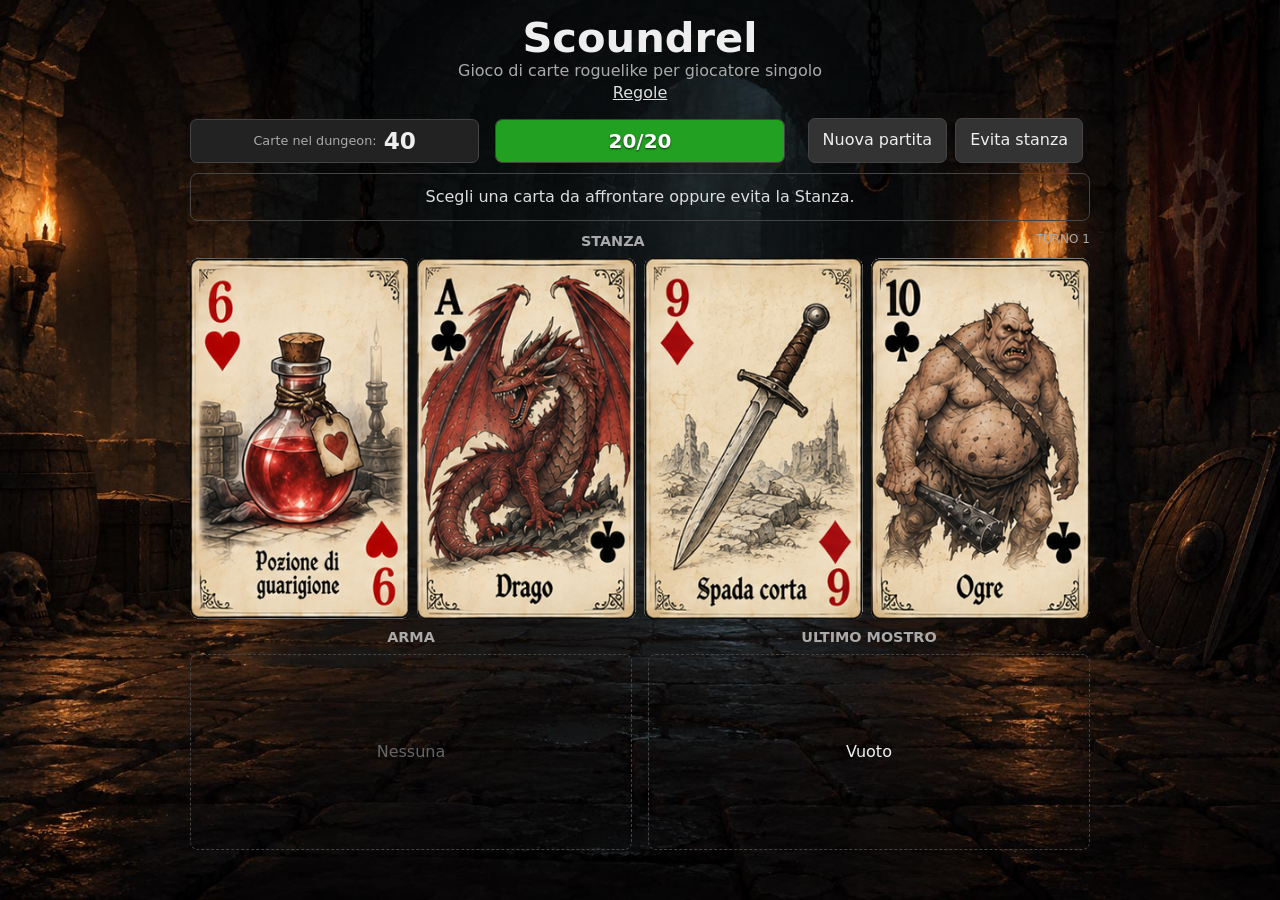
==== index.html @ 9c034241 "Add files via upload" ====
<!doctype html>
<html lang="it">
<head>
  <meta charset="utf-8">
  <meta name="viewport" content="width=device-width, initial-scale=1">
  <title>Scoundrel</title>
  <link rel="stylesheet" href="css/style.css?v=1.1.1">
</head>
<body>
<main id="app">
  <header>
    <h1>Scoundrel</h1>
    <p>Gioco di carte roguelike per giocatore singolo</p>
    <nav><a href="rules.html">Regole</a></nav>
  </header>
  <section class="topbar">
    <div class="stat"><span>Carte nel dungeon</span><strong id="dungeon-count">44</strong></div>
    <div class="health-bar" id="health-bar" role="progressbar" aria-label="Salute" aria-valuemin="0" aria-valuemax="20" aria-valuenow="20"><span id="health">20/20</span></div>
    <div class="controls"><button id="new-game" type="button">Nuova partita</button><button id="avoid" type="button">Evita stanza</button></div>
  </section>
  <div id="message" class="message" aria-live="polite"><div id="message-text"></div><div id="score-message" class="score-message" hidden></div></div>
  <section><h2>Stanza <span class="turn">Turno <span id="turn">1</span></span></h2><div id="room" class="room"></div></section>
  <section id="card-info" class="card-info" aria-live="polite" hidden><h3 id="card-info-title"></h3><p id="card-info-type"></p><p id="card-info-text"></p></section>
  <section class="lower">
    <div><h2>Arma</h2><div id="weapon" class="pile"></div></div>
    <div><h2>Ultimo mostro</h2><div id="last-monster" class="pile"></div></div>
  </section>
</main>
<div id="combat-modal" class="modal" hidden>
  <div class="modal-box" role="dialog" aria-modal="true" aria-labelledby="combat-title">
    <h2 id="combat-title">Scegli un’azione</h2><div id="combat-card"></div><p id="action-description"></p>
    <button id="barehanded" type="button">Combatti a mani nude</button>
    <button id="weapon-fight" type="button">Usa l’arma</button>
    <button id="drink-potion" type="button">Bevi</button>
    <button id="equip-weapon" type="button">Impugna</button>
    <button id="close-modal" type="button" class="secondary">Annulla</button>
  </div>
</div>
<script type="module" src="js/ui.js?v=1.1.1"></script>
</body>
</html>
---- css/style.css ----
:root{color-scheme:dark;--bg:#171717;--panel:#222;--border:#444;--text:#eee;--muted:#aaa;--accent:#d93c50;--room-card-width:180px;--tooltip-height:112px}
*{box-sizing:border-box}body{margin:0;min-height:100vh;min-height:100dvh;height:auto;overflow-x:hidden;overflow-y:auto;background:var(--bg) url("../sfondo.jpg") center top / cover fixed no-repeat;color:var(--text);font:16px/1.4 system-ui,sans-serif}main{position:relative;width:min(900px,calc(100% - 32px));min-height:100dvh;height:auto;margin:0 auto;padding:16px 0 18px;display:flex;flex-direction:column;overflow:visible}header{text-align:center}h1{margin:0;font-size:clamp(1.8rem,4vw,2.6rem);line-height:1.05}header p{margin:0;color:var(--muted)}a{color:#ddd}.topbar{display:grid;grid-template-columns:1fr 1fr 1fr;gap:16px;align-items:end;margin:14px 0 10px}.stat{text-align:center;background:var(--panel);border:1px solid var(--border);border-radius:7px;height:44px;padding:0 14px;display:flex;align-items:center;justify-content:center;gap:7px}.stat span{display:inline;color:var(--muted);font-size:.8rem}.stat span::after{content:":"}.stat strong{display:inline;font-size:1.45rem}.health-bar{position:relative;height:44px;border:1px solid var(--border);border-radius:7px;overflow:hidden;background:#351616;display:flex;align-items:center;justify-content:center;color:#fff;font-size:1.25rem;font-weight:700;text-shadow:0 1px 2px rgb(0 0 0 / .7);isolation:isolate}.health-bar::before{content:"";position:absolute;inset:0 auto 0 0;width:var(--health-percent,100%);background:var(--health-color,#b52b2b);z-index:-1;transition:width .2s ease,background-color .25s ease}.health-bar.health-dead{background:#241010}.health-bar.health-dead::before{background:#7f1d1d}.controls{display:flex;gap:8px;justify-content:center;flex-wrap:wrap}button{border:1px solid var(--border);border-radius:7px;background:#333;color:var(--text);padding:10px 14px;font:inherit;cursor:pointer}button:hover:not(:disabled){background:#444}button:disabled{opacity:.4;cursor:not-allowed}.message{min-height:42px;padding:12px 14px;border:1px solid var(--border);border-radius:8px;color:#ddd;text-align:center}.score-message{margin-top:10px;font-size:1.15rem;font-weight:700}h2{font-size:.9rem;text-transform:uppercase;color:var(--muted);text-align:center;margin:10px 0 7px}.turn{float:right;font-size:.75rem;font-weight:normal}.room{display:grid;grid-template-columns:repeat(4,var(--room-card-width));gap:8px;justify-content:center;flex:0 0 auto}.card{padding:0;background:transparent;border:0;display:block;overflow:hidden}.card img{display:block;width:100%;height:auto;aspect-ratio:243/400;object-fit:cover;border-radius:7px;box-shadow:0 3px 10px rgb(0 0 0 / .35);user-select:none}.card:hover:not(:disabled) img,.card:focus-visible img{transform:translateY(-2px);box-shadow:0 5px 14px rgb(0 0 0 / .45)}.card:disabled{opacity:.72}.card-monster,.card-weapon,.card-potion{border:0}.card-compact{width:74px}.card-compact img{border-radius:5px}.card-compact:hover img,.card-compact:focus-visible img{transform:none}.lower{display:grid;grid-template-columns:1fr 1fr;gap:16px;margin-top:8px;min-height:0;height:196px;flex:0 0 196px}.lower h2{margin-top:0}.pile{height:196px;min-height:196px;border:1px dashed var(--border);border-radius:8px;display:flex;flex-direction:column;align-items:center;justify-content:center;gap:8px}.empty{color:#666}.weapon-stack{display:flex;flex-wrap:wrap;justify-content:center;gap:5px}.stack-card{width:42px;height:69px;object-fit:cover;object-position:center;border-radius:4px;box-shadow:0 2px 5px rgb(0 0 0 / .35)}.modal[hidden]{display:none}.modal{position:fixed;inset:0;background:rgb(0 0 0 / .72);display:grid;place-items:center;padding:20px}.modal-box{width:min(420px,100%);background:#222;border:1px solid var(--border);border-radius:10px;padding:24px;text-align:center}.modal-box button{width:100%;margin-top:8px}.secondary{background:transparent}.modal-card-image{width:min(180px,60vw);max-height:280px;object-fit:contain;display:block;margin:0 auto 14px;border-radius:7px;box-shadow:0 3px 10px rgb(0 0 0 / .4)}.card-info{position:absolute;z-index:20;left:50%;top:var(--card-info-top,0px);transform:translateX(-50%);width:min(520px,100%);height:auto;min-height:var(--tooltip-height);margin:0;padding:10px 16px;border-radius:12px;background:#2b2b2b;text-align:center;box-shadow:0 4px 14px rgb(0 0 0 / .35)}.card-info[hidden]{visibility:hidden;display:none}.card-info h3{margin:0;font-size:1.25rem}.card-info p{margin:4px 0}.card-info p:first-of-type{color:var(--muted)}.card-info p:last-of-type{margin-top:12px;color:#ddd}
@media(max-width:650px){main{width:min(100% - 20px,900px);padding-top:10px}.topbar{grid-template-columns:1fr 1fr;gap:8px}.controls{grid-column:1/-1}.room{grid-template-columns:repeat(2,var(--room-card-width));gap:7px}.lower{grid-template-columns:1fr;gap:8px}.pile{height:160px;min-height:160px}.lower{height:160px;flex-basis:160px}.card-info{min-height:96px;height:auto}}

.rules{max-width:900px}.rules h2{margin-top:24px;margin-bottom:9px}.rules ul{margin-top:6px;padding-left:24px}.rules li{margin:5px 0}.rules-examples{display:flex;flex-direction:column;gap:10px;margin-top:10px}.rules-example{display:grid;grid-template-columns:245px 1fr;gap:16px;align-items:center;padding:12px 14px;background:rgb(34 34 34 / .84);border:1px solid var(--border);border-radius:8px}.example-cards{display:flex;align-items:center;justify-content:center;gap:8px;min-height:100px}.example-cards img{width:61px;height:100px;object-fit:cover;border-radius:4px;box-shadow:0 2px 6px rgb(0 0 0 / .35)}.example-symbol{font-size:1.25rem;color:var(--muted);font-weight:600}.rules-example strong{color:#f0f0f0}.rules-example p{margin:5px 0 0;color:#ddd}.rules-source{margin-top:26px;color:var(--muted);font-size:.85rem;text-align:center}.rules-source em{font-style:italic}
@media(max-width:650px){.rules-example{grid-template-columns:1fr;gap:9px}.example-cards{min-height:100px}.rules-example p{margin-top:5px}}
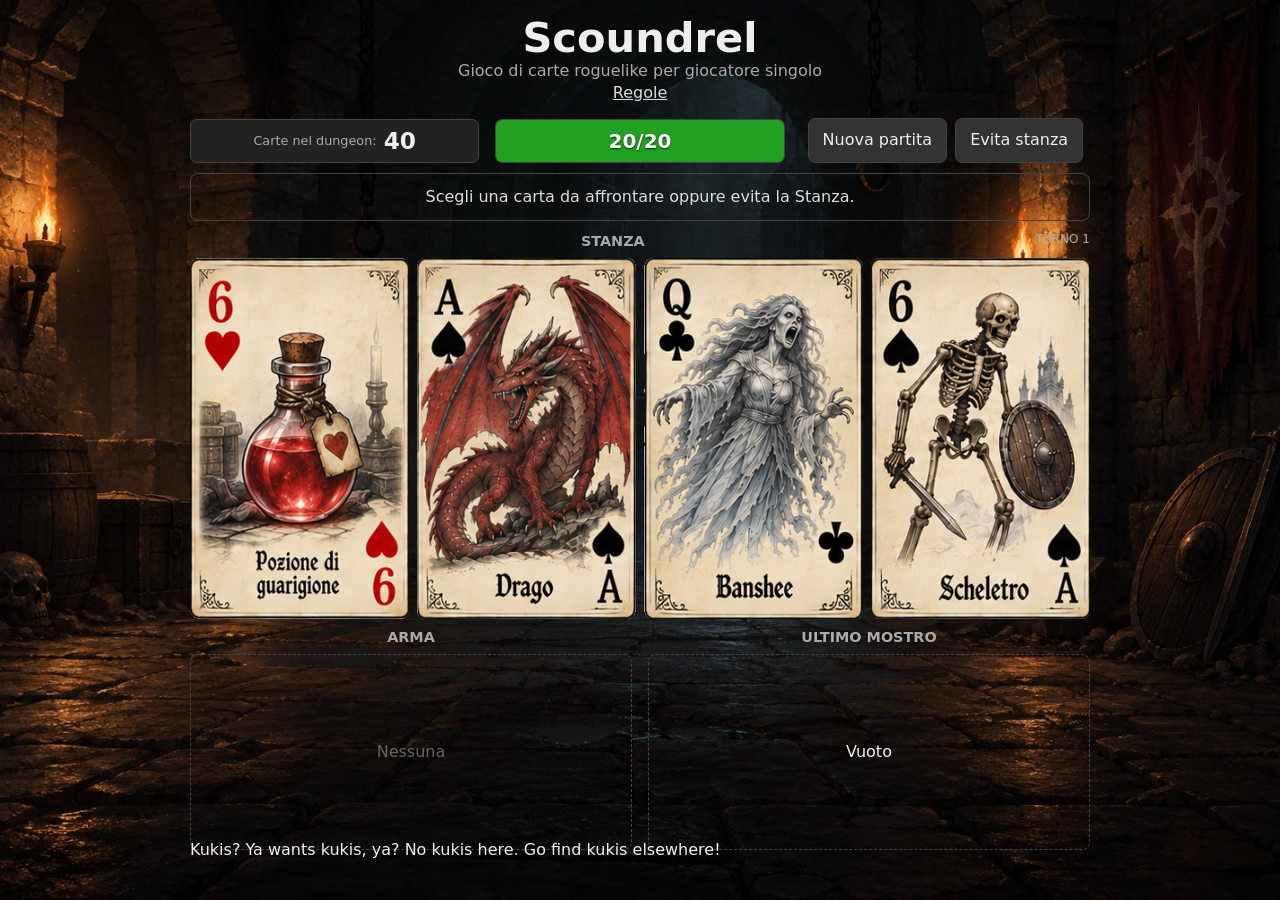
==== commit 197cb508: "Update index.html" ====
--- a/index.html
+++ b/index.html
@@ -25,6 +25,7 @@
     <div><h2>Arma</h2><div id="weapon" class="pile"></div></div>
     <div><h2>Ultimo mostro</h2><div id="last-monster" class="pile"></div></div>
   </section>
+<p class="kukis">Kukis? Ya wants kukis, ya? No kukis here. Go find kukis elsewhere!</p>
 </main>
 <div id="combat-modal" class="modal" hidden>
   <div class="modal-box" role="dialog" aria-modal="true" aria-labelledby="combat-title">
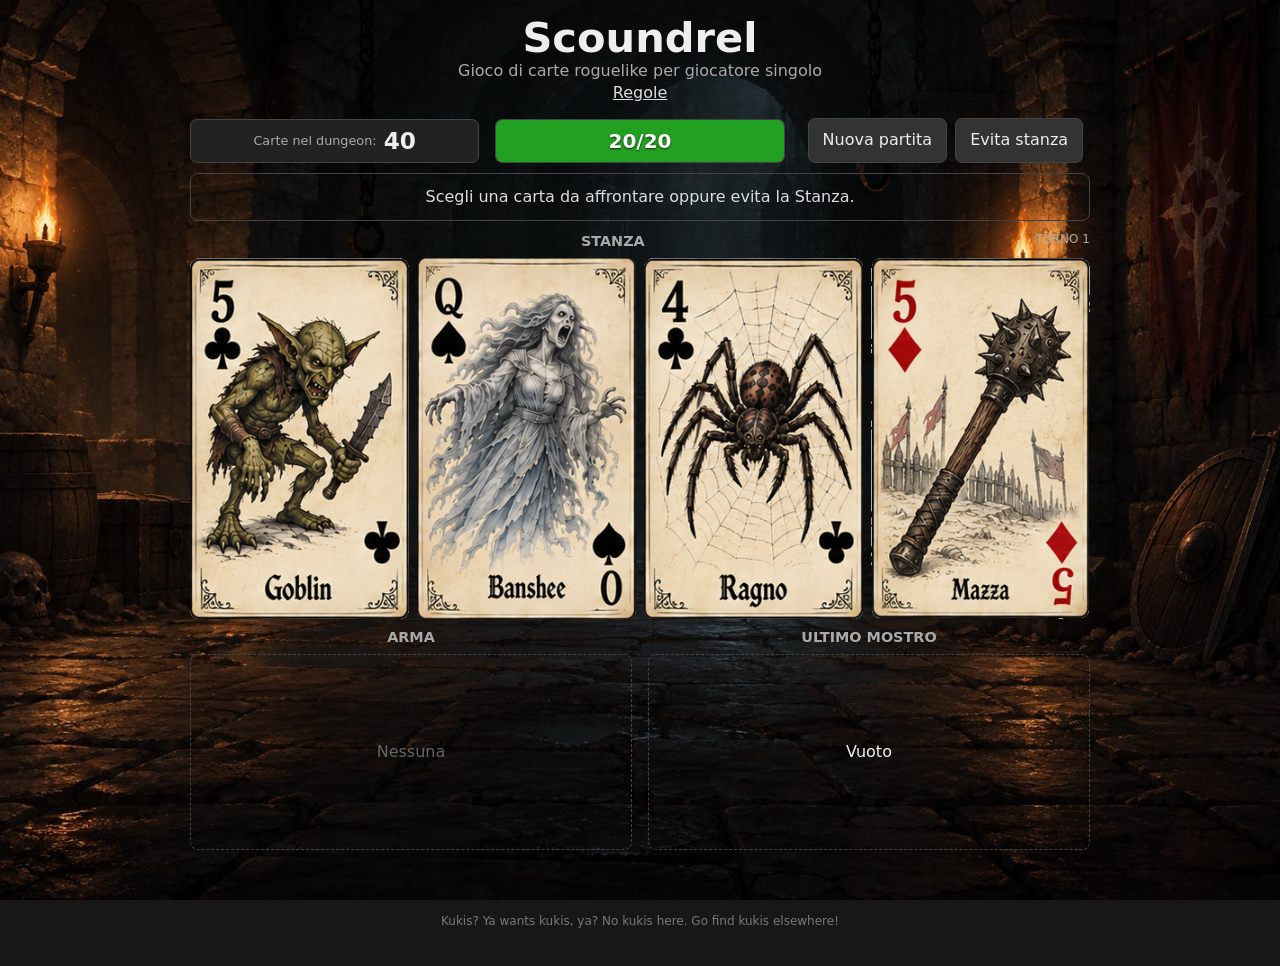
==== commit a0b4dd55: "Add files via upload" ====
--- a/index.html
+++ b/index.html
@@ -5,6 +5,15 @@
   <meta name="viewport" content="width=device-width, initial-scale=1">
   <title>Scoundrel</title>
   <link rel="stylesheet" href="css/style.css?v=1.1.1">
+  <style>
+    .kukis {
+      width: 100%;
+      margin: 90px 0 18px;
+      text-align: center;
+      font-size: 0.75rem;
+      opacity: 0.45;
+    }
+  </style>
 </head>
 <body>
 <main id="app">
@@ -25,7 +34,8 @@
     <div><h2>Arma</h2><div id="weapon" class="pile"></div></div>
     <div><h2>Ultimo mostro</h2><div id="last-monster" class="pile"></div></div>
   </section>
-<p class="kukis">Kukis? Ya wants kukis, ya? No kukis here. Go find kukis elsewhere!</p>
+
+  <p class="kukis">Kukis? Ya wants kukis, ya? No kukis here. Go find kukis elsewhere!</p>
 </main>
 <div id="combat-modal" class="modal" hidden>
   <div class="modal-box" role="dialog" aria-modal="true" aria-labelledby="combat-title">
--- a/css/style.css
+++ b/css/style.css
@@ -4,3 +4,9 @@
 
 .rules{max-width:900px}.rules h2{margin-top:24px;margin-bottom:9px}.rules ul{margin-top:6px;padding-left:24px}.rules li{margin:5px 0}.rules-examples{display:flex;flex-direction:column;gap:10px;margin-top:10px}.rules-example{display:grid;grid-template-columns:245px 1fr;gap:16px;align-items:center;padding:12px 14px;background:rgb(34 34 34 / .84);border:1px solid var(--border);border-radius:8px}.example-cards{display:flex;align-items:center;justify-content:center;gap:8px;min-height:100px}.example-cards img{width:61px;height:100px;object-fit:cover;border-radius:4px;box-shadow:0 2px 6px rgb(0 0 0 / .35)}.example-symbol{font-size:1.25rem;color:var(--muted);font-weight:600}.rules-example strong{color:#f0f0f0}.rules-example p{margin:5px 0 0;color:#ddd}.rules-source{margin-top:26px;color:var(--muted);font-size:.85rem;text-align:center}.rules-source em{font-style:italic}
 @media(max-width:650px){.rules-example{grid-template-columns:1fr;gap:9px}.example-cards{min-height:100px}.rules-example p{margin-top:5px}}
+.kukis {
+  text-align: center;
+  font-size: 0.75rem;
+  opacity: 0.45;
+  margin: 40px 0 12px;
+}
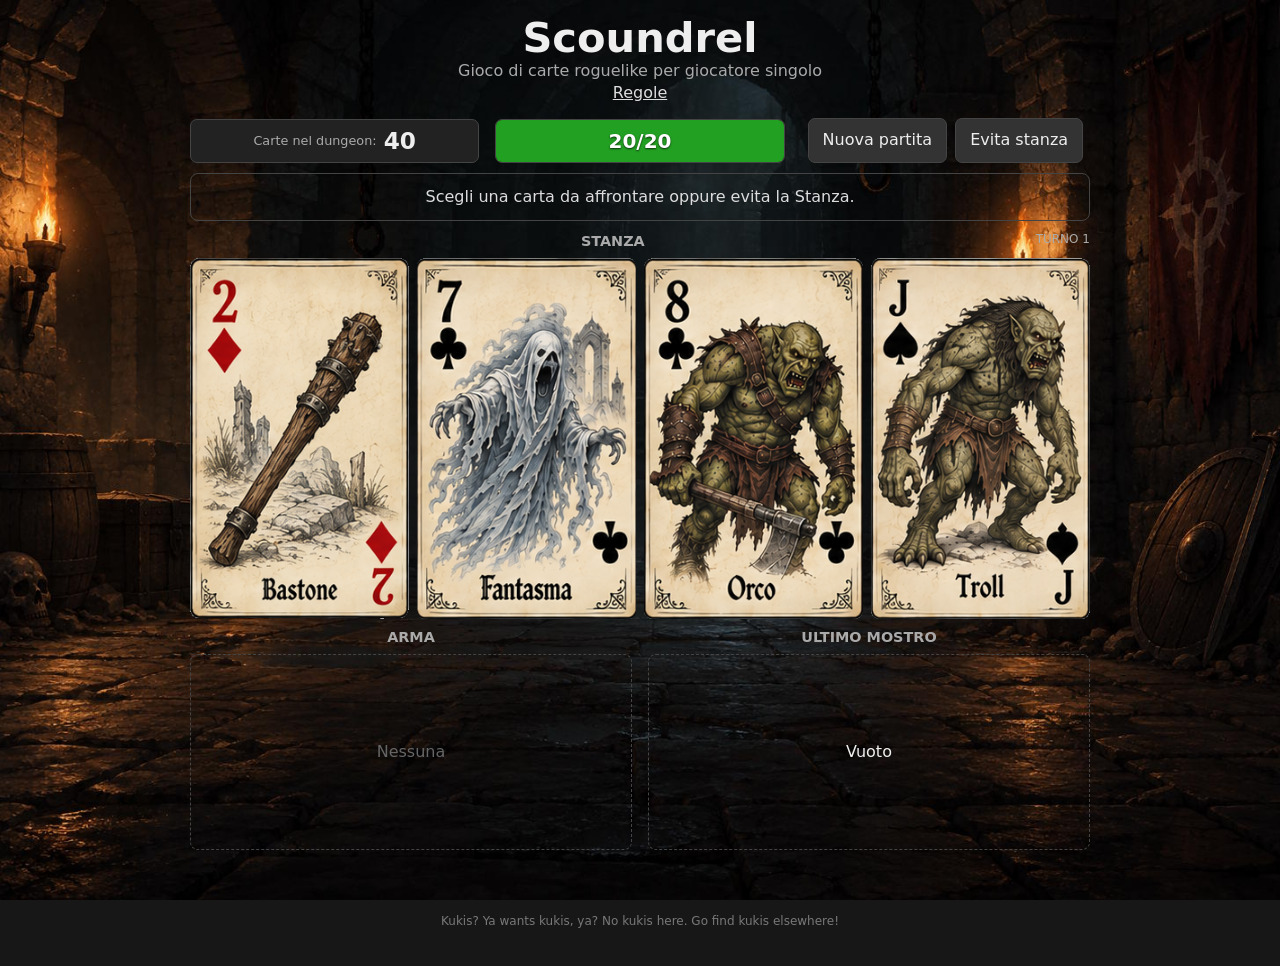
==== commit 6eaea48d: "Add files via upload" ====
--- a/index.html
+++ b/index.html
@@ -4,6 +4,7 @@
   <meta charset="utf-8">
   <meta name="viewport" content="width=device-width, initial-scale=1">
   <title>Scoundrel</title>
+  <link rel="icon" href="favicon.ico" type="image/x-icon">
   <link rel="stylesheet" href="css/style.css?v=1.1.1">
   <style>
     .kukis {
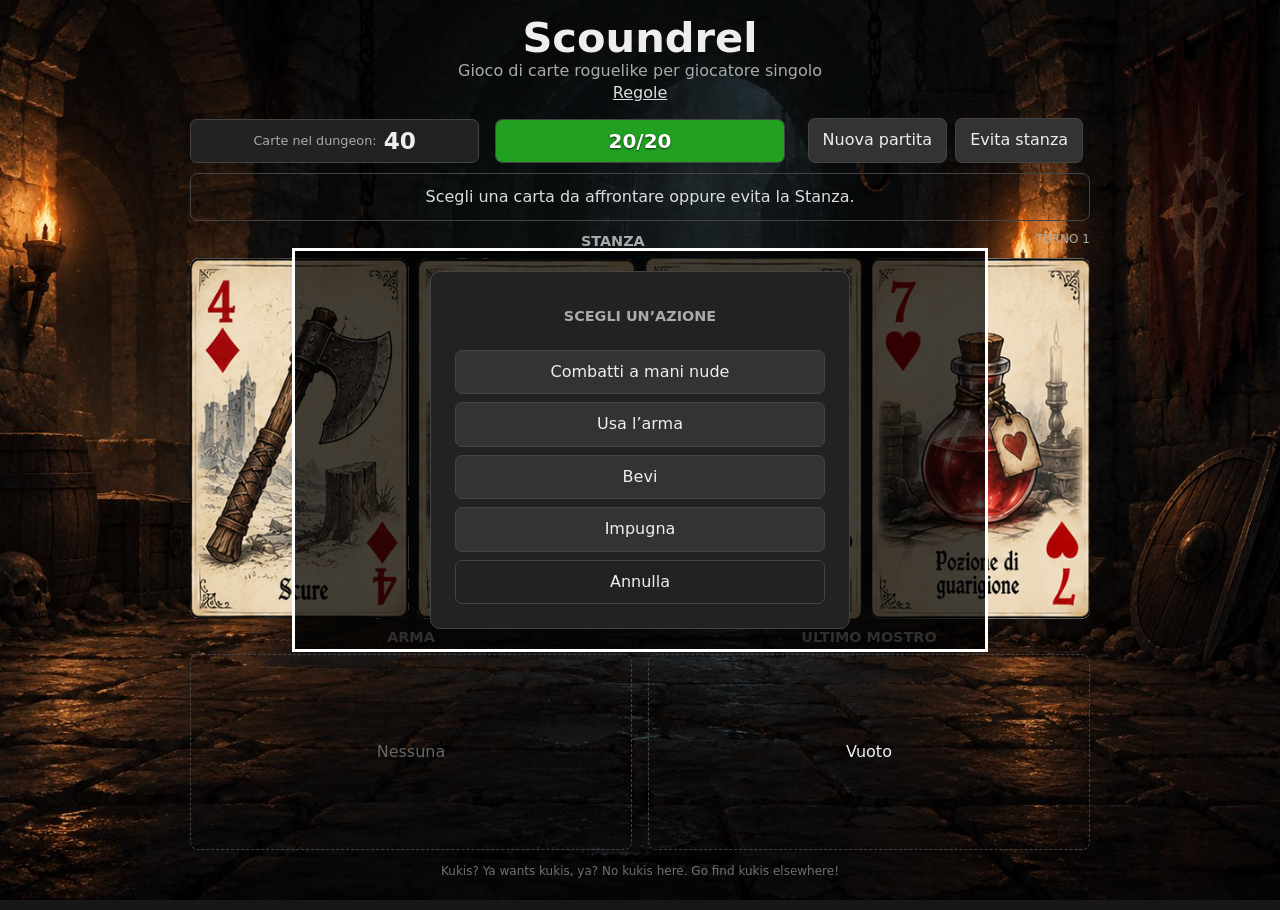
==== commit 0382f73d: "Update index.html" ====
--- a/index.html
+++ b/index.html
@@ -6,15 +6,6 @@
   <title>Scoundrel</title>
   <link rel="icon" href="favicon.ico" type="image/x-icon">
   <link rel="stylesheet" href="css/style.css?v=1.1.1">
-  <style>
-    .kukis {
-      width: 100%;
-      margin: 90px 0 18px;
-      text-align: center;
-      font-size: 0.75rem;
-      opacity: 0.45;
-    }
-  </style>
 </head>
 <body>
 <main id="app">
@@ -38,8 +29,8 @@
 
   <p class="kukis">Kukis? Ya wants kukis, ya? No kukis here. Go find kukis elsewhere!</p>
 </main>
-<div id="combat-modal" class="modal" hidden>
-  <div class="modal-box" role="dialog" aria-modal="true" aria-labelledby="combat-title">
+<dialog id="combat-modal" class="modal">
+  <div class="modal-box" aria-labelledby="combat-title">
     <h2 id="combat-title">Scegli un’azione</h2><div id="combat-card"></div><p id="action-description"></p>
     <button id="barehanded" type="button">Combatti a mani nude</button>
     <button id="weapon-fight" type="button">Usa l’arma</button>
@@ -47,7 +38,7 @@
     <button id="equip-weapon" type="button">Impugna</button>
     <button id="close-modal" type="button" class="secondary">Annulla</button>
   </div>
-</div>
+</dialog>
 <script type="module" src="js/ui.js?v=1.1.1"></script>
 </body>
 </html>
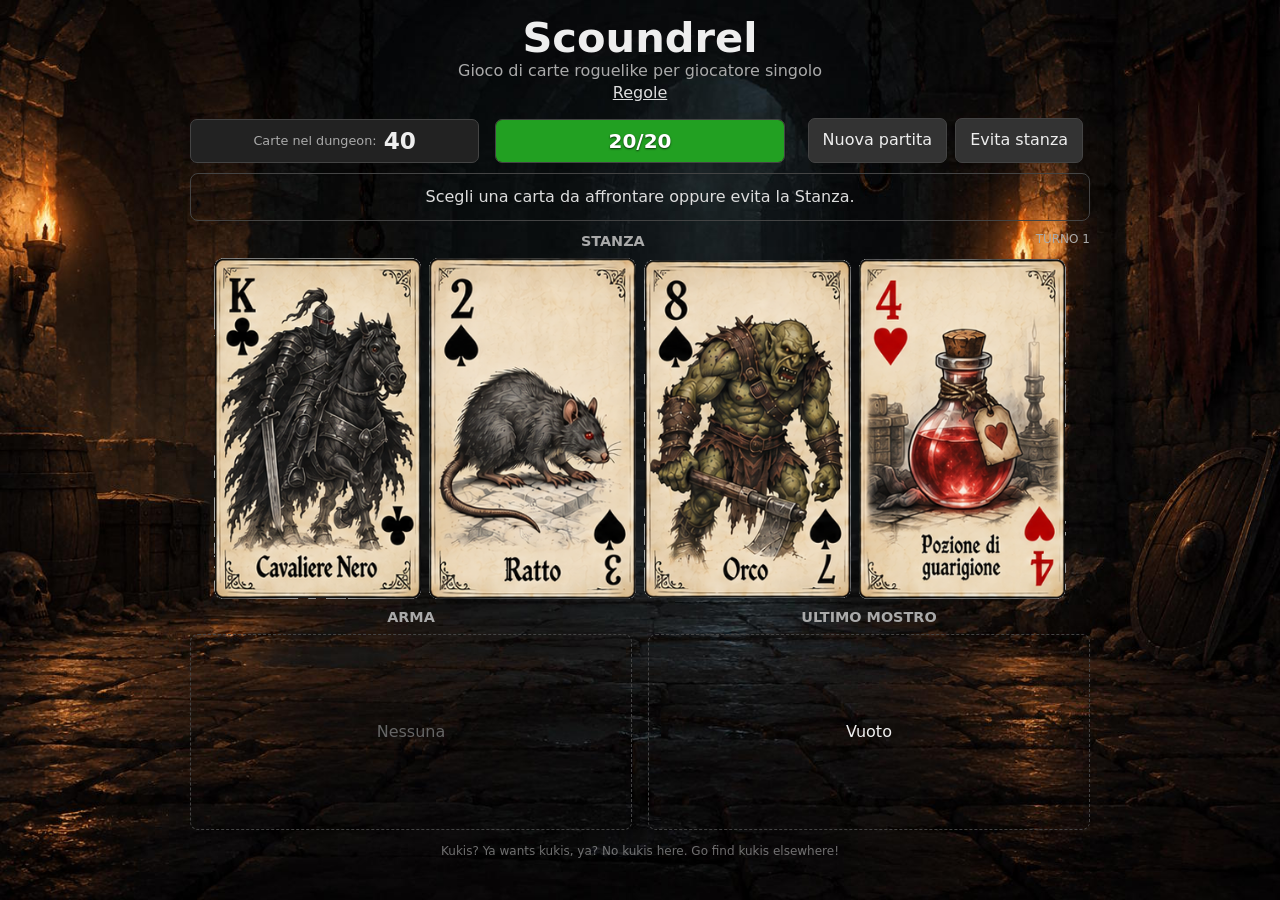
==== commit 10d7086a: "Update index.html" ====
--- a/index.html
+++ b/index.html
@@ -5,7 +5,7 @@
   <meta name="viewport" content="width=device-width, initial-scale=1">
   <title>Scoundrel</title>
   <link rel="icon" href="favicon.ico" type="image/x-icon">
-  <link rel="stylesheet" href="css/style.css?v=1.1.1">
+  <link rel="stylesheet" href="css/style.css?v=1.3.0">
 </head>
 <body>
 <main id="app">
@@ -39,6 +39,6 @@
     <button id="close-modal" type="button" class="secondary">Annulla</button>
   </div>
 </dialog>
-<script type="module" src="js/ui.js?v=1.1.1"></script>
+<script type="module" src="js/ui.js?v=1.3.0"></script>
 </body>
 </html>
--- a/css/style.css
+++ b/css/style.css
@@ -1,12 +1,507 @@
-:root{color-scheme:dark;--bg:#171717;--panel:#222;--border:#444;--text:#eee;--muted:#aaa;--accent:#d93c50;--room-card-width:180px;--tooltip-height:112px}
-*{box-sizing:border-box}body{margin:0;min-height:100vh;min-height:100dvh;height:auto;overflow-x:hidden;overflow-y:auto;background:var(--bg) url("../sfondo.jpg") center top / cover fixed no-repeat;color:var(--text);font:16px/1.4 system-ui,sans-serif}main{position:relative;width:min(900px,calc(100% - 32px));min-height:100dvh;height:auto;margin:0 auto;padding:16px 0 18px;display:flex;flex-direction:column;overflow:visible}header{text-align:center}h1{margin:0;font-size:clamp(1.8rem,4vw,2.6rem);line-height:1.05}header p{margin:0;color:var(--muted)}a{color:#ddd}.topbar{display:grid;grid-template-columns:1fr 1fr 1fr;gap:16px;align-items:end;margin:14px 0 10px}.stat{text-align:center;background:var(--panel);border:1px solid var(--border);border-radius:7px;height:44px;padding:0 14px;display:flex;align-items:center;justify-content:center;gap:7px}.stat span{display:inline;color:var(--muted);font-size:.8rem}.stat span::after{content:":"}.stat strong{display:inline;font-size:1.45rem}.health-bar{position:relative;height:44px;border:1px solid var(--border);border-radius:7px;overflow:hidden;background:#351616;display:flex;align-items:center;justify-content:center;color:#fff;font-size:1.25rem;font-weight:700;text-shadow:0 1px 2px rgb(0 0 0 / .7);isolation:isolate}.health-bar::before{content:"";position:absolute;inset:0 auto 0 0;width:var(--health-percent,100%);background:var(--health-color,#b52b2b);z-index:-1;transition:width .2s ease,background-color .25s ease}.health-bar.health-dead{background:#241010}.health-bar.health-dead::before{background:#7f1d1d}.controls{display:flex;gap:8px;justify-content:center;flex-wrap:wrap}button{border:1px solid var(--border);border-radius:7px;background:#333;color:var(--text);padding:10px 14px;font:inherit;cursor:pointer}button:hover:not(:disabled){background:#444}button:disabled{opacity:.4;cursor:not-allowed}.message{min-height:42px;padding:12px 14px;border:1px solid var(--border);border-radius:8px;color:#ddd;text-align:center}.score-message{margin-top:10px;font-size:1.15rem;font-weight:700}h2{font-size:.9rem;text-transform:uppercase;color:var(--muted);text-align:center;margin:10px 0 7px}.turn{float:right;font-size:.75rem;font-weight:normal}.room{display:grid;grid-template-columns:repeat(4,var(--room-card-width));gap:8px;justify-content:center;flex:0 0 auto}.card{padding:0;background:transparent;border:0;display:block;overflow:hidden}.card img{display:block;width:100%;height:auto;aspect-ratio:243/400;object-fit:cover;border-radius:7px;box-shadow:0 3px 10px rgb(0 0 0 / .35);user-select:none}.card:hover:not(:disabled) img,.card:focus-visible img{transform:translateY(-2px);box-shadow:0 5px 14px rgb(0 0 0 / .45)}.card:disabled{opacity:.72}.card-monster,.card-weapon,.card-potion{border:0}.card-compact{width:74px}.card-compact img{border-radius:5px}.card-compact:hover img,.card-compact:focus-visible img{transform:none}.lower{display:grid;grid-template-columns:1fr 1fr;gap:16px;margin-top:8px;min-height:0;height:196px;flex:0 0 196px}.lower h2{margin-top:0}.pile{height:196px;min-height:196px;border:1px dashed var(--border);border-radius:8px;display:flex;flex-direction:column;align-items:center;justify-content:center;gap:8px}.empty{color:#666}.weapon-stack{display:flex;flex-wrap:wrap;justify-content:center;gap:5px}.stack-card{width:42px;height:69px;object-fit:cover;object-position:center;border-radius:4px;box-shadow:0 2px 5px rgb(0 0 0 / .35)}.modal[hidden]{display:none}.modal{position:fixed;inset:0;background:rgb(0 0 0 / .72);display:grid;place-items:center;padding:20px}.modal-box{width:min(420px,100%);background:#222;border:1px solid var(--border);border-radius:10px;padding:24px;text-align:center}.modal-box button{width:100%;margin-top:8px}.secondary{background:transparent}.modal-card-image{width:min(180px,60vw);max-height:280px;object-fit:contain;display:block;margin:0 auto 14px;border-radius:7px;box-shadow:0 3px 10px rgb(0 0 0 / .4)}.card-info{position:absolute;z-index:20;left:50%;top:var(--card-info-top,0px);transform:translateX(-50%);width:min(520px,100%);height:auto;min-height:var(--tooltip-height);margin:0;padding:10px 16px;border-radius:12px;background:#2b2b2b;text-align:center;box-shadow:0 4px 14px rgb(0 0 0 / .35)}.card-info[hidden]{visibility:hidden;display:none}.card-info h3{margin:0;font-size:1.25rem}.card-info p{margin:4px 0}.card-info p:first-of-type{color:var(--muted)}.card-info p:last-of-type{margin-top:12px;color:#ddd}
-@media(max-width:650px){main{width:min(100% - 20px,900px);padding-top:10px}.topbar{grid-template-columns:1fr 1fr;gap:8px}.controls{grid-column:1/-1}.room{grid-template-columns:repeat(2,var(--room-card-width));gap:7px}.lower{grid-template-columns:1fr;gap:8px}.pile{height:160px;min-height:160px}.lower{height:160px;flex-basis:160px}.card-info{min-height:96px;height:auto}}
-
-.rules{max-width:900px}.rules h2{margin-top:24px;margin-bottom:9px}.rules ul{margin-top:6px;padding-left:24px}.rules li{margin:5px 0}.rules-examples{display:flex;flex-direction:column;gap:10px;margin-top:10px}.rules-example{display:grid;grid-template-columns:245px 1fr;gap:16px;align-items:center;padding:12px 14px;background:rgb(34 34 34 / .84);border:1px solid var(--border);border-radius:8px}.example-cards{display:flex;align-items:center;justify-content:center;gap:8px;min-height:100px}.example-cards img{width:61px;height:100px;object-fit:cover;border-radius:4px;box-shadow:0 2px 6px rgb(0 0 0 / .35)}.example-symbol{font-size:1.25rem;color:var(--muted);font-weight:600}.rules-example strong{color:#f0f0f0}.rules-example p{margin:5px 0 0;color:#ddd}.rules-source{margin-top:26px;color:var(--muted);font-size:.85rem;text-align:center}.rules-source em{font-style:italic}
-@media(max-width:650px){.rules-example{grid-template-columns:1fr;gap:9px}.example-cards{min-height:100px}.rules-example p{margin-top:5px}}
+:root {
+  color-scheme: dark;
+  --bg: #171717;
+  --panel: #222;
+  --border: #444;
+  --text: #eee;
+  --muted: #aaa;
+  --accent: #d93c50;
+}
+
+* {
+  box-sizing: border-box;
+}
+
+body {
+  margin: 0;
+  min-height: 100vh;
+  min-height: 100dvh;
+  height: auto;
+  overflow-x: hidden;
+  overflow-y: auto;
+  background: var(--bg) url("../sfondo.jpg") center top / cover fixed no-repeat;
+  color: var(--text);
+  font: 16px/1.4 system-ui, sans-serif;
+}
+
+main {
+  position: relative;
+  width: min(900px, calc(100% - 32px));
+  min-height: 100dvh;
+  height: auto;
+  margin: 0 auto;
+  padding: 16px 0 18px;
+  display: flex;
+  flex-direction: column;
+  overflow: visible;
+}
+
+header {
+  text-align: center;
+}
+
+h1 {
+  margin: 0;
+  font-size: clamp(1.8rem, 4vw, 2.6rem);
+  line-height: 1.05;
+}
+
+header p {
+  margin: 0;
+  color: var(--muted);
+}
+
+a {
+  color: #ddd;
+}
+
+.topbar {
+  display: grid;
+  grid-template-columns: 1fr 1fr 1fr;
+  gap: 16px;
+  align-items: end;
+  margin: 14px 0 10px;
+}
+
+.stat {
+  text-align: center;
+  background: var(--panel);
+  border: 1px solid var(--border);
+  border-radius: 7px;
+  height: 44px;
+  padding: 0 14px;
+  display: flex;
+  align-items: center;
+  justify-content: center;
+  gap: 7px;
+}
+
+.stat span {
+  display: inline;
+  color: var(--muted);
+  font-size: .8rem;
+}
+
+.stat span::after {
+  content: ":";
+}
+
+.stat strong {
+  display: inline;
+  font-size: 1.45rem;
+}
+
+.health-bar {
+  position: relative;
+  height: 44px;
+  border: 1px solid var(--border);
+  border-radius: 7px;
+  overflow: hidden;
+  background: #351616;
+  display: flex;
+  align-items: center;
+  justify-content: center;
+  color: #fff;
+  font-size: 1.25rem;
+  font-weight: 700;
+  text-shadow: 0 1px 2px rgb(0 0 0 / .7);
+  isolation: isolate;
+}
+
+.health-bar::before {
+  content: "";
+  position: absolute;
+  inset: 0 auto 0 0;
+  width: var(--health-percent, 100%);
+  background: var(--health-color, #b52b2b);
+  z-index: -1;
+  transition: width .2s ease, background-color .25s ease;
+}
+
+.health-bar.health-dead {
+  background: #241010;
+}
+
+.health-bar.health-dead::before {
+  background: #7f1d1d;
+}
+
+.controls {
+  display: flex;
+  gap: 8px;
+  justify-content: center;
+  flex-wrap: wrap;
+}
+
+button {
+  border: 1px solid var(--border);
+  border-radius: 7px;
+  background: #333;
+  color: var(--text);
+  padding: 10px 14px;
+  font: inherit;
+  cursor: pointer;
+}
+
+button:hover:not(:disabled) {
+  background: #444;
+}
+
+button:disabled {
+  opacity: .4;
+  cursor: not-allowed;
+}
+
+.message {
+  min-height: 42px;
+  padding: 12px 14px;
+  border: 1px solid var(--border);
+  border-radius: 8px;
+  color: #ddd;
+  text-align: center;
+}
+
+.score-message {
+  margin-top: 10px;
+  font-size: 1.15rem;
+  font-weight: 700;
+}
+
+h2 {
+  font-size: .9rem;
+  text-transform: uppercase;
+  color: var(--muted);
+  text-align: center;
+  margin: 10px 0 7px;
+}
+
+.turn {
+  float: right;
+  font-size: .75rem;
+  font-weight: normal;
+}
+
+/* Modifiche Architetturali: Stanza e Carte */
+.room {
+  display: flex;
+  justify-content: center;
+  align-items: center;
+  gap: 8px;
+  flex: 1; 
+  min-height: 0; 
+  width: 100%;
+}
+
+.card {
+  padding: 0;
+  background: transparent;
+  border: 0;
+  display: block;
+  overflow: hidden;
+  aspect-ratio: 243 / 400;
+  height: 100%;
+  max-height: 40vh;
+  max-width: 23%;
+  transition: transform 0.2s ease, opacity 0.2s ease, box-shadow 0.2s ease;
+}
+
+.card img {
+  display: block;
+  width: 100%;
+  height: 100%;
+  object-fit: contain;
+  border-radius: 7px;
+  box-shadow: 0 3px 10px rgb(0 0 0 / .35);
+  user-select: none;
+}
+
+.card:hover:not(:disabled) img,
+.card:focus-visible img {
+  transform: translateY(-2px);
+  box-shadow: 0 5px 14px rgb(0 0 0 / .45);
+}
+
+.card:disabled {
+  opacity: .72;
+}
+
+.card-monster,
+.card-weapon,
+.card-potion {
+  border: 0;
+}
+
+.card-compact {
+  width: 74px;
+  height: auto;
+  max-height: none;
+  aspect-ratio: auto;
+}
+
+.card-compact img {
+  border-radius: 5px;
+}
+
+.card-compact:hover img,
+.card-compact:focus-visible img {
+  transform: none;
+}
+
+.lower {
+  display: grid;
+  grid-template-columns: 1fr 1fr;
+  gap: 16px;
+  margin-top: 8px;
+  min-height: 0;
+  height: 196px;
+  flex: 0 0 196px;
+}
+
+.lower h2 {
+  margin-top: 0;
+}
+
+.pile {
+  height: 196px;
+  min-height: 196px;
+  border: 1px dashed var(--border);
+  border-radius: 8px;
+  display: flex;
+  flex-direction: column;
+  align-items: center;
+  justify-content: center;
+  gap: 8px;
+}
+
+.empty {
+  color: #666;
+}
+
+/* Modifiche Architetturali: Modale Nativo (<dialog>) */
+dialog.modal {
+  padding: 0;
+  border: none;
+  border-radius: 10px;
+  background: transparent;
+  margin: auto;
+  max-width: 100%;
+}
+
+dialog.modal::backdrop {
+  background: rgb(0 0 0 / .72);
+}
+
+.modal-box {
+  width: min(420px, 100vw - 32px);
+  background: #222;
+  border: 1px solid var(--border);
+  border-radius: 10px;
+  padding: 24px;
+  text-align: center;
+  box-shadow: 0 10px 30px rgb(0 0 0 / 0.8);
+}
+
+.modal-box button {
+  width: 100%;
+  margin-top: 8px;
+}
+
+.secondary {
+  background: transparent;
+}
+
+.modal-card-image {
+  width: min(180px, 60vw);
+  max-height: 280px;
+  object-fit: contain;
+  display: block;
+  margin: 0 auto 14px;
+  border-radius: 7px;
+  box-shadow: 0 3px 10px rgb(0 0 0 / .4);
+}
+
+/* Modifiche Architetturali: Tooltip */
+.card-info {
+  position: fixed;
+  z-index: 20;
+  left: 50%;
+  bottom: 24px;
+  transform: translateX(-50%);
+  width: min(520px, calc(100vw - 32px));
+  height: auto;
+  margin: 0;
+  padding: 10px 16px;
+  border-radius: 12px;
+  background: rgba(43, 43, 43, 0.95);
+  backdrop-filter: blur(4px);
+  text-align: center;
+  box-shadow: 0 4px 14px rgb(0 0 0 / .35);
+  border: 1px solid var(--border);
+}
+
+.card-info[hidden] {
+  visibility: hidden;
+  display: none;
+}
+
+.card-info h3 {
+  margin: 0;
+  font-size: 1.25rem;
+}
+
+.card-info p {
+  margin: 4px 0;
+}
+
+.card-info p:first-of-type {
+  color: var(--muted);
+}
+
+.card-info p:last-of-type {
+  margin-top: 12px;
+  color: #ddd;
+}
+
 .kukis {
   text-align: center;
   font-size: 0.75rem;
   opacity: 0.45;
   margin: 40px 0 12px;
 }
+
+/* Regole */
+.rules {
+  max-width: 900px;
+}
+
+.rules h2 {
+  margin-top: 24px;
+  margin-bottom: 9px;
+}
+
+.rules ul {
+  margin-top: 6px;
+  padding-left: 24px;
+}
+
+.rules li {
+  margin: 5px 0;
+}
+
+.rules-examples {
+  display: flex;
+  flex-direction: column;
+  gap: 10px;
+  margin-top: 10px;
+}
+
+.rules-example {
+  display: grid;
+  grid-template-columns: 245px 1fr;
+  gap: 16px;
+  align-items: center;
+  padding: 12px 14px;
+  background: rgb(34 34 34 / .84);
+  border: 1px solid var(--border);
+  border-radius: 8px;
+}
+
+.example-cards {
+  display: flex;
+  align-items: center;
+  justify-content: center;
+  gap: 8px;
+  min-height: 100px;
+}
+
+.example-cards img {
+  width: 61px;
+  height: 100px;
+  object-fit: cover;
+  border-radius: 4px;
+  box-shadow: 0 2px 6px rgb(0 0 0 / .35);
+}
+
+.example-symbol {
+  font-size: 1.25rem;
+  color: var(--muted);
+  font-weight: 600;
+}
+
+.rules-example strong {
+  color: #f0f0f0;
+}
+
+.rules-example p {
+  margin: 5px 0 0;
+  color: #ddd;
+}
+
+.rules-source {
+  margin-top: 26px;
+  color: var(--muted);
+  font-size: .85rem;
+  text-align: center;
+}
+
+.rules-source em {
+  font-style: italic;
+}
+
+/* Media Queries per Mobile */
+@media (max-width: 650px) {
+  main {
+    width: min(100% - 20px, 900px);
+    padding-top: 10px;
+  }
+  
+  .topbar {
+    grid-template-columns: 1fr 1fr;
+    gap: 8px;
+  }
+  
+  .controls {
+    grid-column: 1 / -1;
+  }
+  
+  /* Layout a griglia 2x2 su mobile gestito in Flexbox */
+  .room {
+    flex-wrap: wrap;
+    align-content: center;
+  }
+  
+  .card {
+    max-width: 47%;
+    max-height: 28vh;
+  }
+  
+  .lower {
+    grid-template-columns: 1fr;
+    gap: 8px;
+    height: 160px;
+    flex-basis: 160px;
+  }
+  
+  .pile {
+    height: 160px;
+    min-height: 160px;
+  }
+  
+  .card-info {
+    min-height: 96px;
+    height: auto;
+  }
+
+  .rules-example {
+    grid-template-columns: 1fr;
+    gap: 9px;
+  }
+  
+  .example-cards {
+    min-height: 100px;
+  }
+  
+  .rules-example p {
+    margin-top: 5px;
+  }
+}
